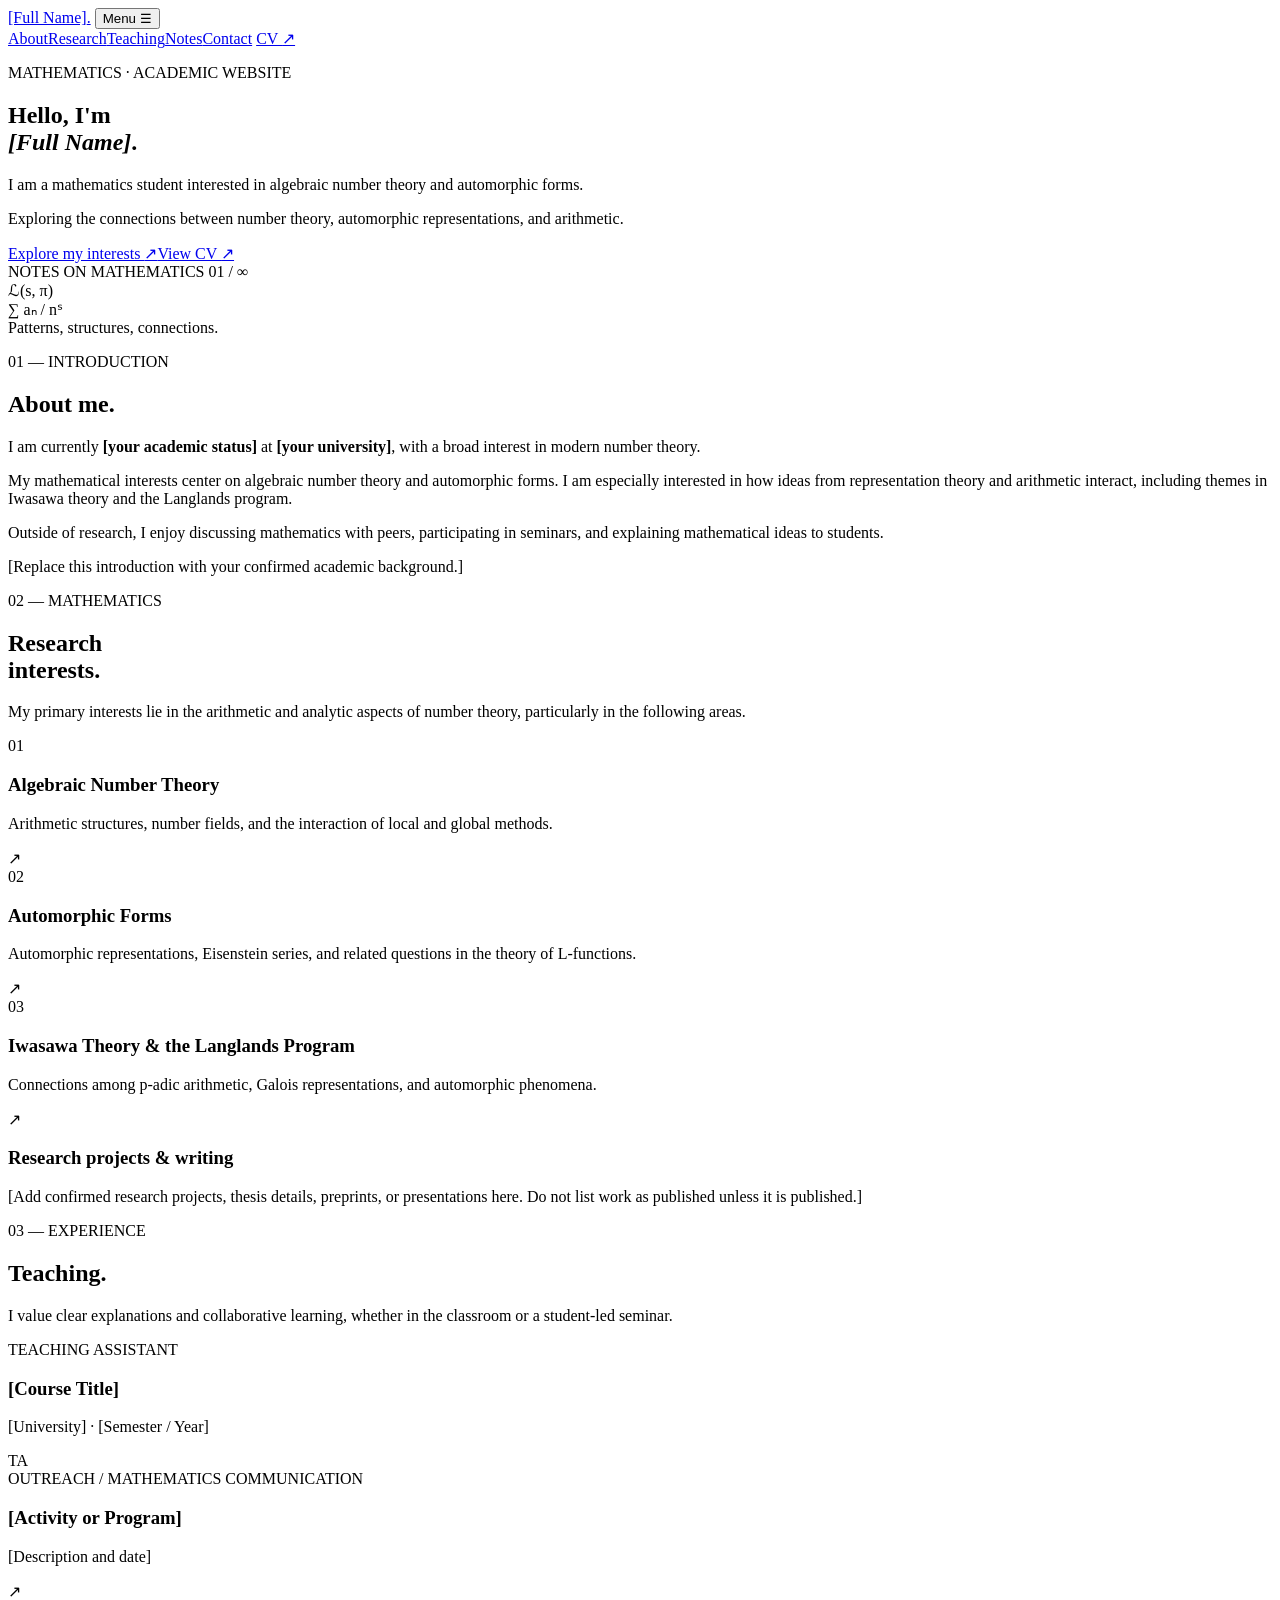
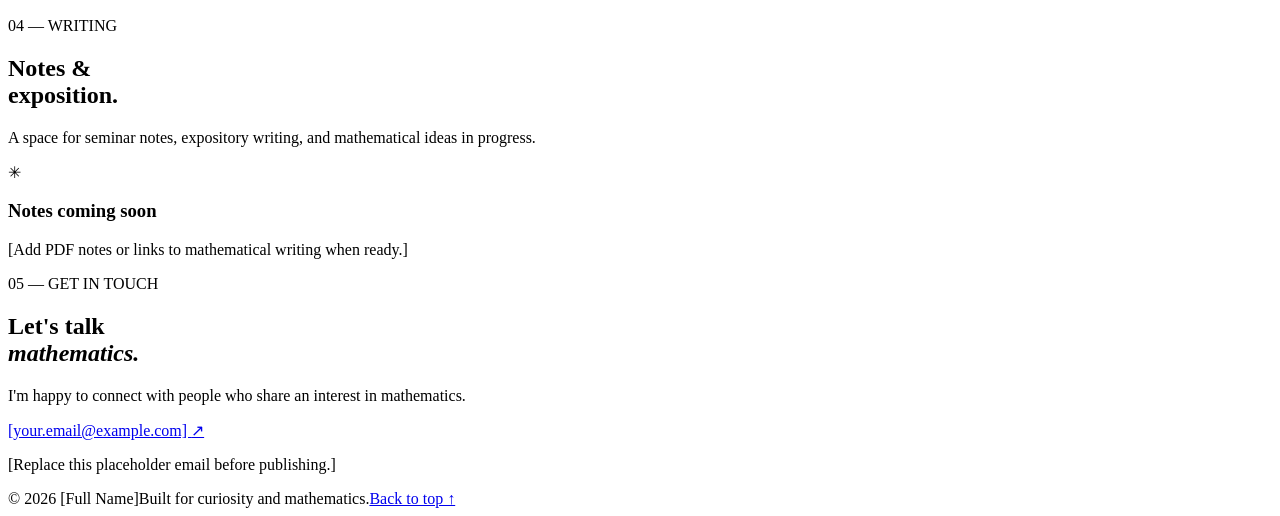
==== index.html @ 6059d2a4 "Add files via upload" ====
<!doctype html>
<html lang="en">
<head>
  <meta charset="utf-8" />
  <meta name="viewport" content="width=device-width, initial-scale=1" />
  <meta name="theme-color" content="#f8f7f3" />
  <meta name="description" content="Academic website of [Full Name] — mathematics, research, teaching, and notes." />
  <title>[Full Name] | Mathematics</title>
  <link rel="preconnect" href="https://fonts.googleapis.com">
  <link rel="preconnect" href="https://fonts.gstatic.com" crossorigin>
  <link href="https://fonts.googleapis.com/css2?family=DM+Sans:wght@400;500;600;700&family=Libre+Baskerville:ital,wght@0,400;0,700;1,400&display=swap" rel="stylesheet">
  <link rel="stylesheet" href="assets/style.css" />
  <script defer src="assets/site.js"></script>
</head>
<body>
  <div class="page-shell">
    <header class="topbar">
      <a class="wordmark" href="#home">[Full Name]<span class="wordmark-dot">.</span></a>
      <button class="menu-toggle" type="button" aria-expanded="false" aria-controls="main-nav" aria-label="Toggle navigation">Menu <span aria-hidden="true">☰</span></button>
      <nav id="main-nav" class="nav" aria-label="Main navigation">
        <a href="#about">About</a><a href="#research">Research</a><a href="#teaching">Teaching</a><a href="#notes">Notes</a><a href="#contact">Contact</a>
        <a class="nav-cv" href="assets/cv-placeholder.html">CV <span aria-hidden="true">↗</span></a>
      </nav>
    </header>

    <main id="home">
      <section class="hero" aria-labelledby="hero-title">
        <div class="hero-text">
          <p class="eyebrow"><span class="tiny-line"></span> MATHEMATICS · ACADEMIC WEBSITE</p>
          <h1 id="hero-title">Hello, I'm<br><em>[Full Name]</em><span class="accent">.</span></h1>
          <p class="hero-lead">I am a mathematics student interested in algebraic number theory and automorphic forms.</p>
          <p class="hero-detail">Exploring the connections between number theory, automorphic representations, and arithmetic.</p>
          <div class="hero-actions"><a class="button-primary" href="#research">Explore my interests <span aria-hidden="true">↗</span></a><a class="text-link" href="assets/cv-placeholder.html">View CV <span aria-hidden="true">↗</span></a></div>
        </div>
        <div class="hero-art" aria-hidden="true"><div class="art-top">NOTES ON MATHEMATICS <span>01 / ∞</span></div><div class="math-symbol">ℒ<span>(s, π)</span></div><div class="art-rule"></div><div class="art-equation">∑ aₙ / nˢ</div><div class="art-bottom">Patterns, structures, connections.</div></div>
      </section>

      <div class="main-content">
        <section id="about" class="content-section two-col">
          <div class="section-intro"><p class="eyebrow">01 — INTRODUCTION</p><h2>About me<span class="accent">.</span></h2></div>
          <div class="section-body"><p class="prose-large">I am currently <strong>[your academic status]</strong> at <strong>[your university]</strong>, with a broad interest in modern number theory.</p><p>My mathematical interests center on algebraic number theory and automorphic forms. I am especially interested in how ideas from representation theory and arithmetic interact, including themes in Iwasawa theory and the Langlands program.</p><p>Outside of research, I enjoy discussing mathematics with peers, participating in seminars, and explaining mathematical ideas to students.</p><p class="subtle-note">[Replace this introduction with your confirmed academic background.]</p></div>
        </section>
        <section id="research" class="content-section two-col">
          <div class="section-intro"><p class="eyebrow">02 — MATHEMATICS</p><h2>Research<br>interests<span class="accent">.</span></h2></div>
          <div class="section-body"><p>My primary interests lie in the arithmetic and analytic aspects of number theory, particularly in the following areas.</p><div class="interest-list"><article class="interest"><span class="interest-number">01</span><div><h3>Algebraic Number Theory</h3><p>Arithmetic structures, number fields, and the interaction of local and global methods.</p></div><span class="interest-arrow" aria-hidden="true">↗</span></article><article class="interest"><span class="interest-number">02</span><div><h3>Automorphic Forms</h3><p>Automorphic representations, Eisenstein series, and related questions in the theory of L-functions.</p></div><span class="interest-arrow" aria-hidden="true">↗</span></article><article class="interest"><span class="interest-number">03</span><div><h3>Iwasawa Theory & the Langlands Program</h3><p>Connections among p-adic arithmetic, Galois representations, and automorphic phenomena.</p></div><span class="interest-arrow" aria-hidden="true">↗</span></article></div><div class="placeholder-panel"><h3>Research projects & writing</h3><p>[Add confirmed research projects, thesis details, preprints, or presentations here. Do not list work as published unless it is published.]</p></div></div>
        </section>
        <section id="teaching" class="content-section two-col">
          <div class="section-intro"><p class="eyebrow">03 — EXPERIENCE</p><h2>Teaching<span class="accent">.</span></h2></div>
          <div class="section-body"><p>I value clear explanations and collaborative learning, whether in the classroom or a student-led seminar.</p><div class="experience"><div><span class="experience-type">TEACHING ASSISTANT</span><h3>[Course Title]</h3><p>[University] · [Semester / Year]</p></div><span class="experience-badge">TA</span></div><div class="experience"><div><span class="experience-type">OUTREACH / MATHEMATICS COMMUNICATION</span><h3>[Activity or Program]</h3><p>[Description and date]</p></div><span class="experience-badge">↗</span></div></div>
        </section>
        <section id="notes" class="content-section two-col">
          <div class="section-intro"><p class="eyebrow">04 — WRITING</p><h2>Notes &<br>exposition<span class="accent">.</span></h2></div>
          <div class="section-body"><p>A space for seminar notes, expository writing, and mathematical ideas in progress.</p><div class="empty-notes"><span aria-hidden="true">✳</span><div><h3>Notes coming soon</h3><p>[Add PDF notes or links to mathematical writing when ready.]</p></div></div></div>
        </section>
        <section id="contact" class="contact-section"><p class="eyebrow">05 — GET IN TOUCH</p><h2>Let's talk<br><em>mathematics.</em></h2><p>I'm happy to connect with people who share an interest in mathematics.</p><a class="contact-link" href="mailto:your.email@example.com">[your.email@example.com] <span aria-hidden="true">↗</span></a><p class="subtle-note">[Replace this placeholder email before publishing.]</p></section>
      </div>
    </main>
    <footer class="footer"><span>© <span id="year">2026</span> [Full Name]</span><span>Built for curiosity and mathematics.</span><a href="#home">Back to top ↑</a></footer>
  </div>
</body>
</html>
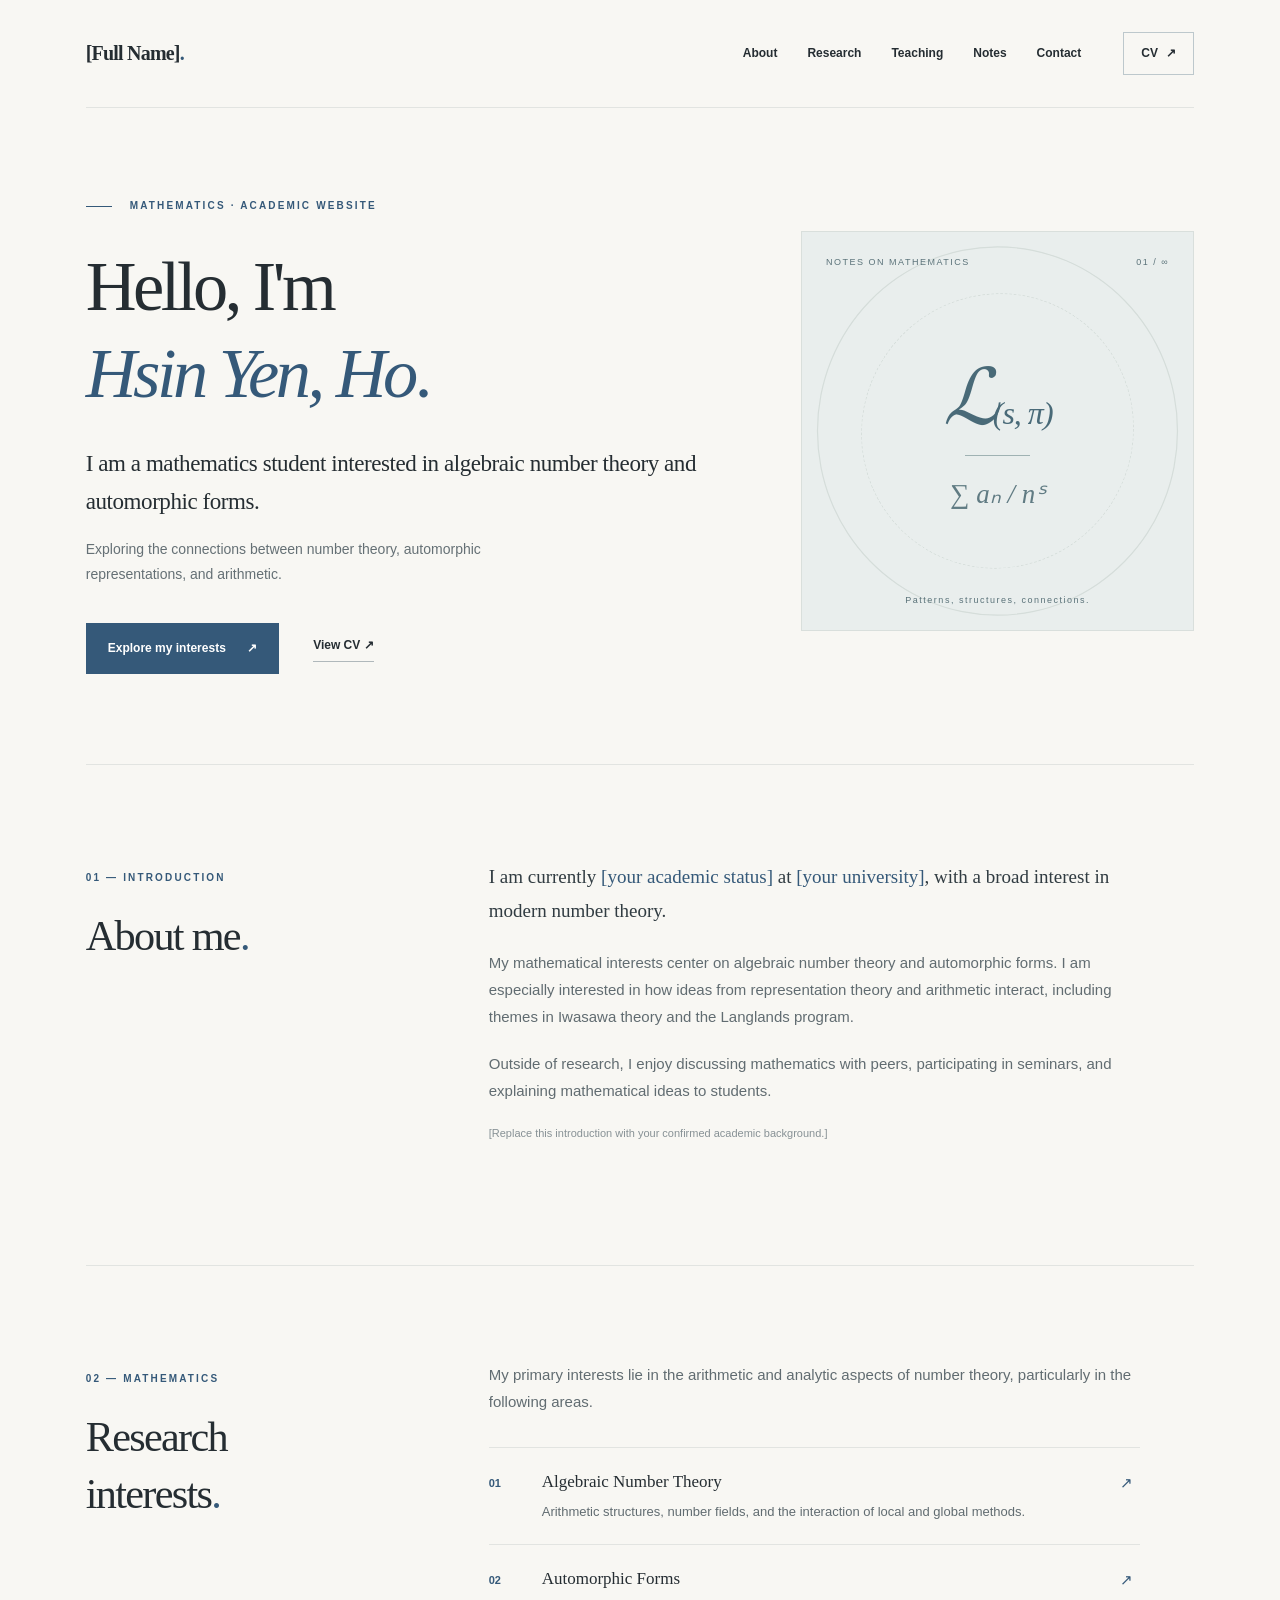
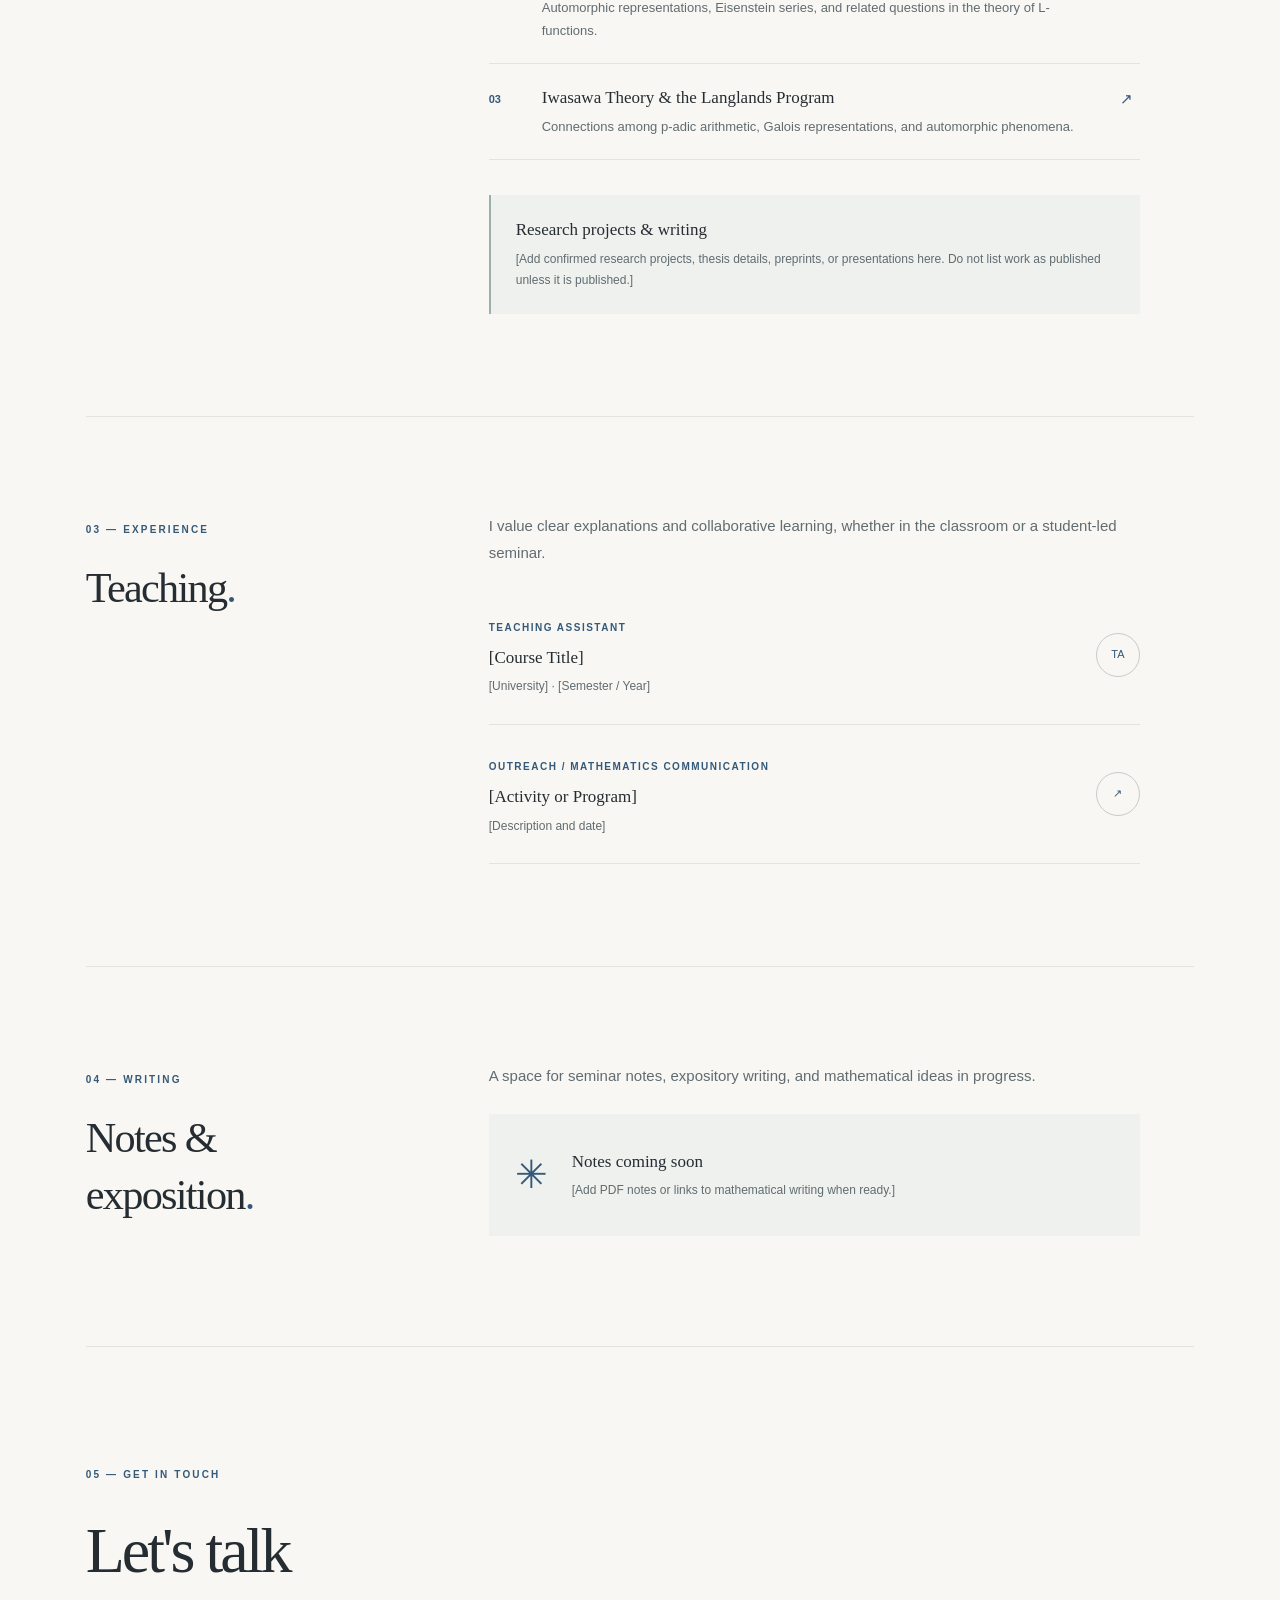
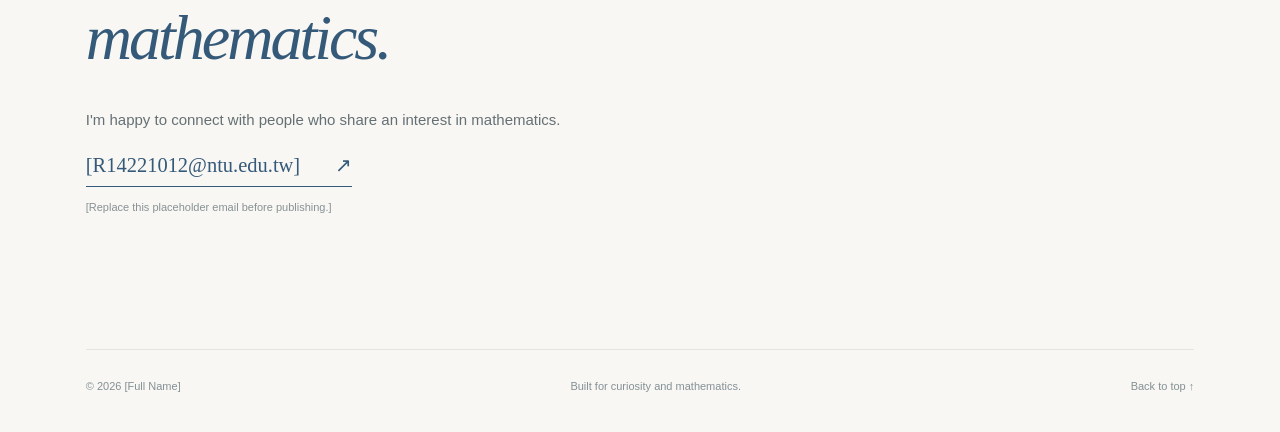
==== commit bd63a8e2: "Update index.html" ====
--- a/index.html
+++ b/index.html
@@ -27,7 +27,7 @@
       <section class="hero" aria-labelledby="hero-title">
         <div class="hero-text">
           <p class="eyebrow"><span class="tiny-line"></span> MATHEMATICS · ACADEMIC WEBSITE</p>
-          <h1 id="hero-title">Hello, I'm<br><em>[Full Name]</em><span class="accent">.</span></h1>
+          <h1 id="hero-title">Hello, I'm<br><em>Hsin Yen, Ho</em><span class="accent">.</span></h1>
           <p class="hero-lead">I am a mathematics student interested in algebraic number theory and automorphic forms.</p>
           <p class="hero-detail">Exploring the connections between number theory, automorphic representations, and arithmetic.</p>
           <div class="hero-actions"><a class="button-primary" href="#research">Explore my interests <span aria-hidden="true">↗</span></a><a class="text-link" href="assets/cv-placeholder.html">View CV <span aria-hidden="true">↗</span></a></div>
@@ -52,7 +52,7 @@
           <div class="section-intro"><p class="eyebrow">04 — WRITING</p><h2>Notes &<br>exposition<span class="accent">.</span></h2></div>
           <div class="section-body"><p>A space for seminar notes, expository writing, and mathematical ideas in progress.</p><div class="empty-notes"><span aria-hidden="true">✳</span><div><h3>Notes coming soon</h3><p>[Add PDF notes or links to mathematical writing when ready.]</p></div></div></div>
         </section>
-        <section id="contact" class="contact-section"><p class="eyebrow">05 — GET IN TOUCH</p><h2>Let's talk<br><em>mathematics.</em></h2><p>I'm happy to connect with people who share an interest in mathematics.</p><a class="contact-link" href="mailto:your.email@example.com">[your.email@example.com] <span aria-hidden="true">↗</span></a><p class="subtle-note">[Replace this placeholder email before publishing.]</p></section>
+        <section id="contact" class="contact-section"><p class="eyebrow">05 — GET IN TOUCH</p><h2>Let's talk<br><em>mathematics.</em></h2><p>I'm happy to connect with people who share an interest in mathematics.</p><a class="contact-link" href="mailto:R14221012@ntu.edu.tw">[R14221012@ntu.edu.tw] <span aria-hidden="true">↗</span></a><p class="subtle-note">[Replace this placeholder email before publishing.]</p></section>
       </div>
     </main>
     <footer class="footer"><span>© <span id="year">2026</span> [Full Name]</span><span>Built for curiosity and mathematics.</span><a href="#home">Back to top ↑</a></footer>
--- a/assets/style.css
+++ b/assets/style.css
@@ -0,0 +1 @@
+:root{--bg:#f8f7f3;--white:#fffefa;--ink:#252d32;--secondary:#657075;--muted:#929a9d;--accent:#355979;--line:#e2e4e1;--serif:'Libre Baskerville',Georgia,serif;--sans:'DM Sans',Arial,sans-serif}*{box-sizing:border-box}html{scroll-behavior:smooth}body{margin:0;background:var(--bg);color:var(--ink);font:15px/1.8 var(--sans)}a{color:inherit;text-decoration:none}a:focus-visible,button:focus-visible{outline:2px solid var(--accent);outline-offset:5px}.page-shell{max-width:1440px;margin:auto;padding:0 clamp(24px,6.7vw,100px)}.topbar{height:108px;display:flex;align-items:center;justify-content:space-between;border-bottom:1px solid var(--line)}.wordmark{font:700 20px var(--serif);letter-spacing:-.8px}.wordmark-dot,.accent{color:var(--accent)}.nav{display:flex;gap:30px;align-items:center;font-size:12px;font-weight:600}.nav>a:hover,.text-link:hover,.footer a:hover{color:var(--accent)}.nav-cv{margin-left:12px;border:1px solid #bdc8cc;padding:10px 17px}.nav-cv span{margin-left:5px}.menu-toggle{display:none}.hero{min-height:655px;display:grid;grid-template-columns:1.25fr .75fr;align-items:center;gap:60px;padding:80px 0 90px}.eyebrow{font-size:10px;letter-spacing:2.15px;font-weight:700;color:var(--accent);line-height:1.6}.tiny-line{display:inline-block;background:var(--accent);height:1px;width:26px;vertical-align:middle;margin-right:13px}.hero h1{font:400 clamp(53px,5.5vw,84px)/1.23 var(--serif);letter-spacing:-3.5px;margin:29px 0 28px}.hero h1 em,.contact-section h2 em{font-weight:400;color:var(--accent)}.hero-lead{font:400 clamp(18px,1.8vw,24px)/1.65 var(--serif);max-width:630px;letter-spacing:-.45px;margin:0 0 17px}.hero-detail{color:var(--secondary);max-width:480px;font-size:14px;margin:0}.hero-actions{display:flex;align-items:center;gap:34px;margin-top:35px}.button-primary{background:var(--accent);color:white;padding:15px 22px;font-size:12px;font-weight:700}.button-primary span{margin-left:18px}.button-primary:hover{background:#253f56}.text-link{font-size:12px;font-weight:700;border-bottom:1px solid #b0b8bb;padding-bottom:5px}.hero-art{position:relative;min-height:400px;background:#e9eeed;border:1px solid #d9dfdc;padding:24px;display:flex;flex-direction:column;align-items:center;justify-content:center;overflow:hidden}.hero-art:before,.hero-art:after{content:'';position:absolute;inset:45px;border:1px solid #d5ddda;border-radius:50%;transform:scale(1.2)}.hero-art:after{transform:scale(.9) rotate(33deg);border-style:dashed}.art-top,.art-bottom{position:absolute;z-index:1;font-size:9px;letter-spacing:1.5px;color:#5a7279}.art-top{top:22px;left:24px;right:24px;display:flex;justify-content:space-between}.art-bottom{bottom:22px}.math-symbol{font:italic 78px var(--serif);z-index:1;color:#496a78;letter-spacing:-6px}.math-symbol span{font-size:32px;letter-spacing:-1px}.art-rule{width:65px;border-top:1px solid #9fb2b3;margin:12px auto 22px;z-index:1}.art-equation{font:italic 27px var(--serif);color:#607b83;z-index:1}.main-content{border-top:1px solid var(--line)}.content-section{scroll-margin-top:35px;padding:95px 0 102px;border-bottom:1px solid var(--line)}.two-col{display:grid;grid-template-columns:35% 65%;gap:15px}.section-intro h2{font:400 clamp(34px,3.3vw,47px)/1.35 var(--serif);letter-spacing:-1.7px;margin:21px 0}.section-body{padding-right:4%;color:#616c71;max-width:680px}.section-body p{margin:0 0 20px}.section-body .prose-large{font:400 19px/1.8 var(--serif);color:#313c42}.section-body strong{font-weight:400;color:var(--accent)}.subtle-note{font-size:11px!important;color:#879195!important}.interest-list{margin:32px 0 35px}.interest{display:grid;grid-template-columns:36px 1fr 20px;gap:17px;padding:21px 0;border-top:1px solid var(--line)}.interest:last-child{border-bottom:1px solid var(--line)}.interest-number{font-size:11px;color:var(--accent);font-weight:700;padding-top:5px}.interest h3,.experience h3,.empty-notes h3,.placeholder-panel h3{font:400 17px/1.5 var(--serif);color:var(--ink);margin:0 0 6px}.interest p{font-size:13px;margin:0;line-height:1.7}.interest-arrow{color:var(--accent)}.placeholder-panel{background:#eff1ee;padding:22px 25px;border-left:2px solid #9aafae}.placeholder-panel p{font-size:12px;margin:0}.experience{display:flex;justify-content:space-between;align-items:center;padding:26px 0;border-bottom:1px solid var(--line)}.experience-type{font-size:10px;letter-spacing:1.5px;color:var(--accent);font-weight:700}.experience h3{margin:6px 0}.experience p{font-size:12px;margin:0}.experience-badge{display:grid;place-items:center;border:1px solid #c5cdcb;color:var(--accent);width:44px;height:44px;border-radius:50%;font-size:11px}.empty-notes{display:flex;align-items:center;gap:24px;padding:26px;background:#eff1ee;margin-top:25px}.empty-notes>span{font-size:39px;color:var(--accent)}.empty-notes p{font-size:12px;margin:0}.contact-section{scroll-margin-top:40px;padding:110px 0 120px}.contact-section h2{font:400 clamp(48px,5vw,74px)/1.35 var(--serif);letter-spacing:-3px;margin:25px 0}.contact-section>p:not(.eyebrow):not(.subtle-note){color:var(--secondary);margin:0 0 20px}.contact-link{display:inline-flex;gap:35px;align-items:center;font:400 clamp(15px,1.6vw,21px) var(--serif);border-bottom:1px solid var(--accent);padding-bottom:9px;color:var(--accent)}.footer{border-top:1px solid var(--line);padding:27px 0 35px;display:flex;justify-content:space-between;gap:16px;color:#849095;font-size:11px}@media(max-width:950px){.hero{gap:35px}.nav{gap:16px}.hero-art{min-height:330px}.math-symbol{font-size:59px}.math-symbol span{font-size:24px}}@media(max-width:720px){.topbar{height:80px;position:relative}.menu-toggle{display:block;background:transparent;border:0;color:var(--ink);font:600 12px var(--sans);cursor:pointer}.menu-toggle span{margin-left:10px}.nav{display:none;position:absolute;z-index:4;top:78px;left:-24px;right:-24px;background:var(--white);padding:23px 30px;box-shadow:0 12px 20px #00000012;flex-direction:column;align-items:flex-start;gap:18px}.nav.open{display:flex}.nav-cv{margin-left:0}.hero{grid-template-columns:1fr;padding:65px 0 75px;gap:50px}.hero h1{letter-spacing:-2.2px}.hero-art{max-width:480px;min-height:300px;width:100%}.two-col{grid-template-columns:1fr;gap:22px}.content-section{padding:70px 0}.section-body{padding-right:0}.footer{flex-wrap:wrap}.contact-section{padding:80px 0}}@media(prefers-reduced-motion:reduce){html{scroll-behavior:auto}}
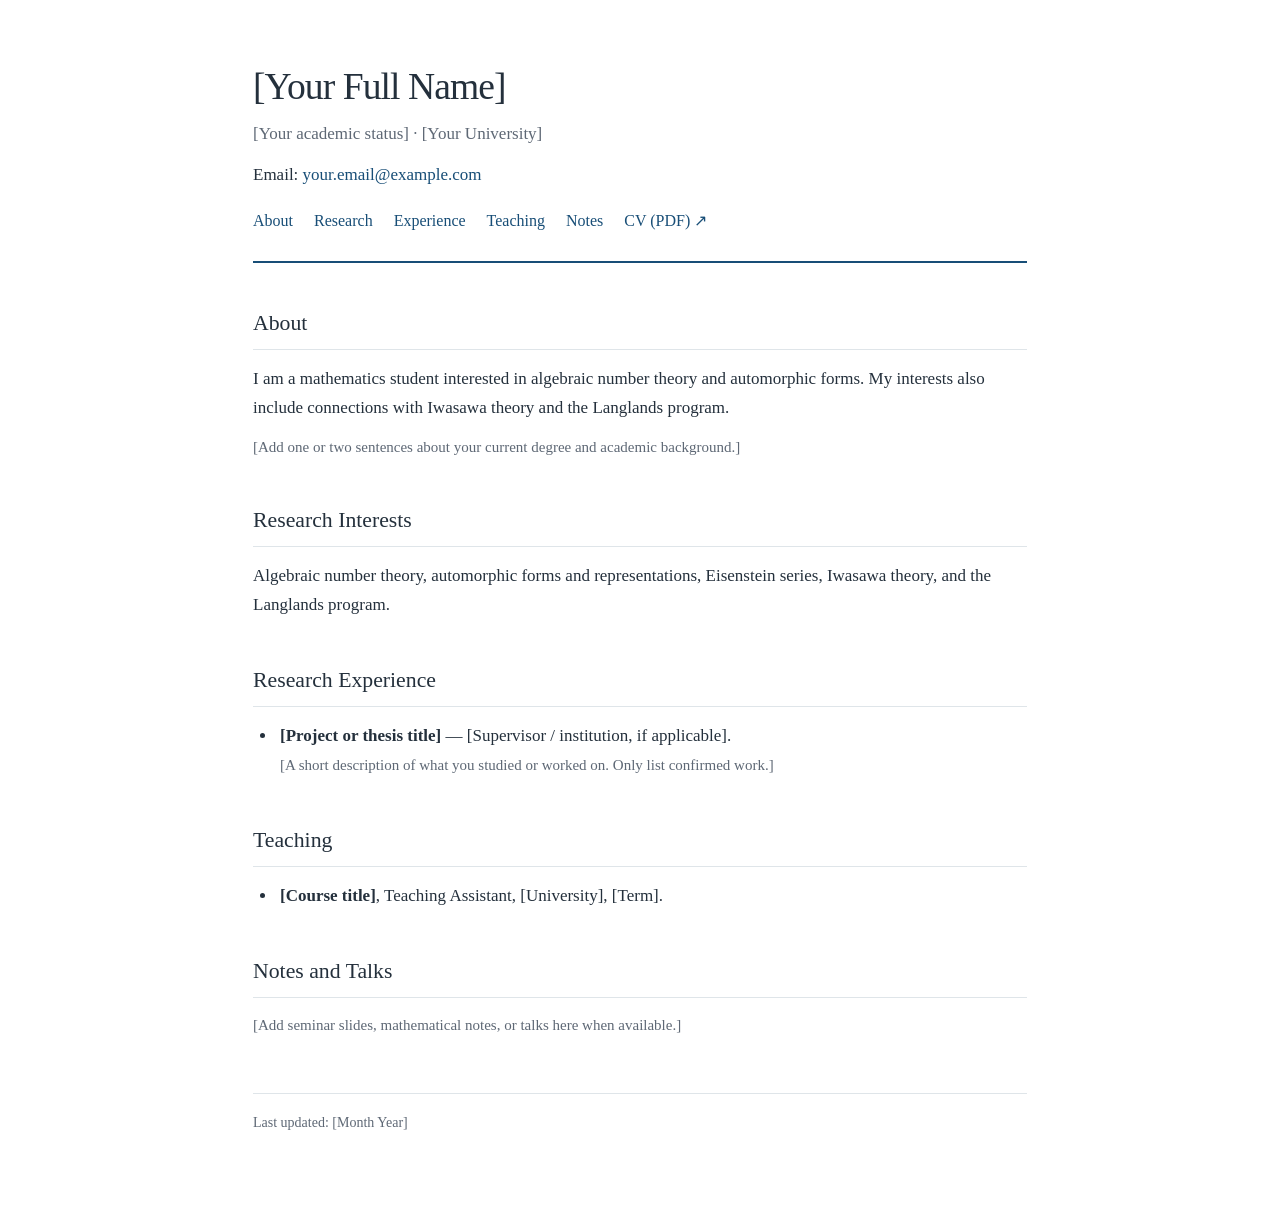
==== commit cb828ce3: "Update index.html" ====
--- a/index.html
+++ b/index.html
@@ -1,61 +1,82 @@
-<!doctype html>
+<!DOCTYPE html>
 <html lang="en">
 <head>
-  <meta charset="utf-8" />
-  <meta name="viewport" content="width=device-width, initial-scale=1" />
-  <meta name="theme-color" content="#f8f7f3" />
-  <meta name="description" content="Academic website of [Full Name] — mathematics, research, teaching, and notes." />
-  <title>[Full Name] | Mathematics</title>
-  <link rel="preconnect" href="https://fonts.googleapis.com">
-  <link rel="preconnect" href="https://fonts.gstatic.com" crossorigin>
-  <link href="https://fonts.googleapis.com/css2?family=DM+Sans:wght@400;500;600;700&family=Libre+Baskerville:ital,wght@0,400;0,700;1,400&display=swap" rel="stylesheet">
-  <link rel="stylesheet" href="assets/style.css" />
-  <script defer src="assets/site.js"></script>
+  <meta charset="UTF-8">
+  <meta name="viewport" content="width=device-width, initial-scale=1">
+  <meta name="description" content="Personal academic website in mathematics">
+  <title>[Your Name] | Mathematics</title>
+  <style>
+    /* SIMPLE STYLE: change colors here if you want. */
+    :root { --ink:#24303c; --muted:#5e6875; --accent:#184e77; --line:#dfe5e9; }
+    * { box-sizing:border-box; }
+    html { scroll-behavior:smooth; }
+    body { margin:0; background:#fff; color:var(--ink); font-family:Georgia,"Times New Roman",serif; font-size:17px; line-height:1.7; }
+    main { max-width:830px; margin:0 auto; padding:64px 28px 90px; }
+    h1 { font-size:2.35rem; line-height:1.22; font-weight:normal; letter-spacing:-.025em; margin:0 0 10px; }
+    h2 { font-size:1.36rem; font-weight:normal; padding-bottom:7px; margin:42px 0 15px; border-bottom:1px solid var(--line); }
+    p { margin:12px 0; }
+    a { color:var(--accent); text-decoration:none; }
+    a:hover { text-decoration:underline; }
+    .intro { color:var(--muted); margin-top:0; }
+    .top { border-bottom:2px solid var(--accent); padding-bottom:27px; }
+    .links { margin-top:17px; display:flex; flex-wrap:wrap; gap:8px 21px; font-size:16px; }
+    .small { color:var(--muted); font-size:15px; }
+    ul { margin:10px 0; padding-left:24px; }
+    li { padding-left:3px; margin:7px 0; }
+    footer { margin-top:55px; padding-top:17px; border-top:1px solid var(--line); color:var(--muted); font-size:14px; }
+    @media(max-width:600px) { main { padding:34px 20px 60px; } h1 { font-size:1.9rem; } body { font-size:16px; } }
+  </style>
 </head>
 <body>
-  <div class="page-shell">
-    <header class="topbar">
-      <a class="wordmark" href="#home">[Full Name]<span class="wordmark-dot">.</span></a>
-      <button class="menu-toggle" type="button" aria-expanded="false" aria-controls="main-nav" aria-label="Toggle navigation">Menu <span aria-hidden="true">☰</span></button>
-      <nav id="main-nav" class="nav" aria-label="Main navigation">
-        <a href="#about">About</a><a href="#research">Research</a><a href="#teaching">Teaching</a><a href="#notes">Notes</a><a href="#contact">Contact</a>
-        <a class="nav-cv" href="assets/cv-placeholder.html">CV <span aria-hidden="true">↗</span></a>
+  <main>
+    <!-- EDIT THIS FIRST: your name, status, university, email, and CV. -->
+    <header class="top">
+      <h1>[Your Full Name]</h1>
+      <p class="intro">[Your academic status] · [Your University]</p>
+      <p>Email: <a href="mailto:your.email@example.com">your.email@example.com</a></p>
+      <nav class="links" aria-label="Page links">
+        <a href="#about">About</a>
+        <a href="#research">Research</a>
+        <a href="#experience">Experience</a>
+        <a href="#teaching">Teaching</a>
+        <a href="#notes">Notes</a>
+        <!-- Upload your PDF to your repository and rename the link below to match it. -->
+        <a href="cv.pdf">CV (PDF) ↗</a>
       </nav>
     </header>
 
-    <main id="home">
-      <section class="hero" aria-labelledby="hero-title">
-        <div class="hero-text">
-          <p class="eyebrow"><span class="tiny-line"></span> MATHEMATICS · ACADEMIC WEBSITE</p>
-          <h1 id="hero-title">Hello, I'm<br><em>Hsin Yen, Ho</em><span class="accent">.</span></h1>
-          <p class="hero-lead">I am a mathematics student interested in algebraic number theory and automorphic forms.</p>
-          <p class="hero-detail">Exploring the connections between number theory, automorphic representations, and arithmetic.</p>
-          <div class="hero-actions"><a class="button-primary" href="#research">Explore my interests <span aria-hidden="true">↗</span></a><a class="text-link" href="assets/cv-placeholder.html">View CV <span aria-hidden="true">↗</span></a></div>
-        </div>
-        <div class="hero-art" aria-hidden="true"><div class="art-top">NOTES ON MATHEMATICS <span>01 / ∞</span></div><div class="math-symbol">ℒ<span>(s, π)</span></div><div class="art-rule"></div><div class="art-equation">∑ aₙ / nˢ</div><div class="art-bottom">Patterns, structures, connections.</div></div>
-      </section>
+    <section id="about">
+      <h2>About</h2>
+      <p>I am a mathematics student interested in algebraic number theory and automorphic forms. My interests also include connections with Iwasawa theory and the Langlands program.</p>
+      <p class="small">[Add one or two sentences about your current degree and academic background.]</p>
+    </section>
 
-      <div class="main-content">
-        <section id="about" class="content-section two-col">
-          <div class="section-intro"><p class="eyebrow">01 — INTRODUCTION</p><h2>About me<span class="accent">.</span></h2></div>
-          <div class="section-body"><p class="prose-large">I am currently <strong>[your academic status]</strong> at <strong>[your university]</strong>, with a broad interest in modern number theory.</p><p>My mathematical interests center on algebraic number theory and automorphic forms. I am especially interested in how ideas from representation theory and arithmetic interact, including themes in Iwasawa theory and the Langlands program.</p><p>Outside of research, I enjoy discussing mathematics with peers, participating in seminars, and explaining mathematical ideas to students.</p><p class="subtle-note">[Replace this introduction with your confirmed academic background.]</p></div>
-        </section>
-        <section id="research" class="content-section two-col">
-          <div class="section-intro"><p class="eyebrow">02 — MATHEMATICS</p><h2>Research<br>interests<span class="accent">.</span></h2></div>
-          <div class="section-body"><p>My primary interests lie in the arithmetic and analytic aspects of number theory, particularly in the following areas.</p><div class="interest-list"><article class="interest"><span class="interest-number">01</span><div><h3>Algebraic Number Theory</h3><p>Arithmetic structures, number fields, and the interaction of local and global methods.</p></div><span class="interest-arrow" aria-hidden="true">↗</span></article><article class="interest"><span class="interest-number">02</span><div><h3>Automorphic Forms</h3><p>Automorphic representations, Eisenstein series, and related questions in the theory of L-functions.</p></div><span class="interest-arrow" aria-hidden="true">↗</span></article><article class="interest"><span class="interest-number">03</span><div><h3>Iwasawa Theory & the Langlands Program</h3><p>Connections among p-adic arithmetic, Galois representations, and automorphic phenomena.</p></div><span class="interest-arrow" aria-hidden="true">↗</span></article></div><div class="placeholder-panel"><h3>Research projects & writing</h3><p>[Add confirmed research projects, thesis details, preprints, or presentations here. Do not list work as published unless it is published.]</p></div></div>
-        </section>
-        <section id="teaching" class="content-section two-col">
-          <div class="section-intro"><p class="eyebrow">03 — EXPERIENCE</p><h2>Teaching<span class="accent">.</span></h2></div>
-          <div class="section-body"><p>I value clear explanations and collaborative learning, whether in the classroom or a student-led seminar.</p><div class="experience"><div><span class="experience-type">TEACHING ASSISTANT</span><h3>[Course Title]</h3><p>[University] · [Semester / Year]</p></div><span class="experience-badge">TA</span></div><div class="experience"><div><span class="experience-type">OUTREACH / MATHEMATICS COMMUNICATION</span><h3>[Activity or Program]</h3><p>[Description and date]</p></div><span class="experience-badge">↗</span></div></div>
-        </section>
-        <section id="notes" class="content-section two-col">
-          <div class="section-intro"><p class="eyebrow">04 — WRITING</p><h2>Notes &<br>exposition<span class="accent">.</span></h2></div>
-          <div class="section-body"><p>A space for seminar notes, expository writing, and mathematical ideas in progress.</p><div class="empty-notes"><span aria-hidden="true">✳</span><div><h3>Notes coming soon</h3><p>[Add PDF notes or links to mathematical writing when ready.]</p></div></div></div>
-        </section>
-        <section id="contact" class="contact-section"><p class="eyebrow">05 — GET IN TOUCH</p><h2>Let's talk<br><em>mathematics.</em></h2><p>I'm happy to connect with people who share an interest in mathematics.</p><a class="contact-link" href="mailto:R14221012@ntu.edu.tw">[R14221012@ntu.edu.tw] <span aria-hidden="true">↗</span></a><p class="subtle-note">[Replace this placeholder email before publishing.]</p></section>
-      </div>
-    </main>
-    <footer class="footer"><span>© <span id="year">2026</span> [Full Name]</span><span>Built for curiosity and mathematics.</span><a href="#home">Back to top ↑</a></footer>
-  </div>
+    <section id="research">
+      <h2>Research Interests</h2>
+      <p>Algebraic number theory, automorphic forms and representations, Eisenstein series, Iwasawa theory, and the Langlands program.</p>
+    </section>
+
+    <section id="experience">
+      <h2>Research Experience</h2>
+      <ul>
+        <li><strong>[Project or thesis title]</strong> — [Supervisor / institution, if applicable].<br><span class="small">[A short description of what you studied or worked on. Only list confirmed work.]</span></li>
+      </ul>
+    </section>
+
+    <section id="teaching">
+      <h2>Teaching</h2>
+      <ul>
+        <li><strong>[Course title]</strong>, Teaching Assistant, [University], [Term].</li>
+      </ul>
+    </section>
+
+    <section id="notes">
+      <h2>Notes and Talks</h2>
+      <p class="small">[Add seminar slides, mathematical notes, or talks here when available.]</p>
+      <!-- EXAMPLE: <p><a href="notes/example.pdf">My seminar notes (PDF)</a></p> -->
+    </section>
+
+    <footer>Last updated: [Month Year]</footer>
+  </main>
 </body>
 </html>
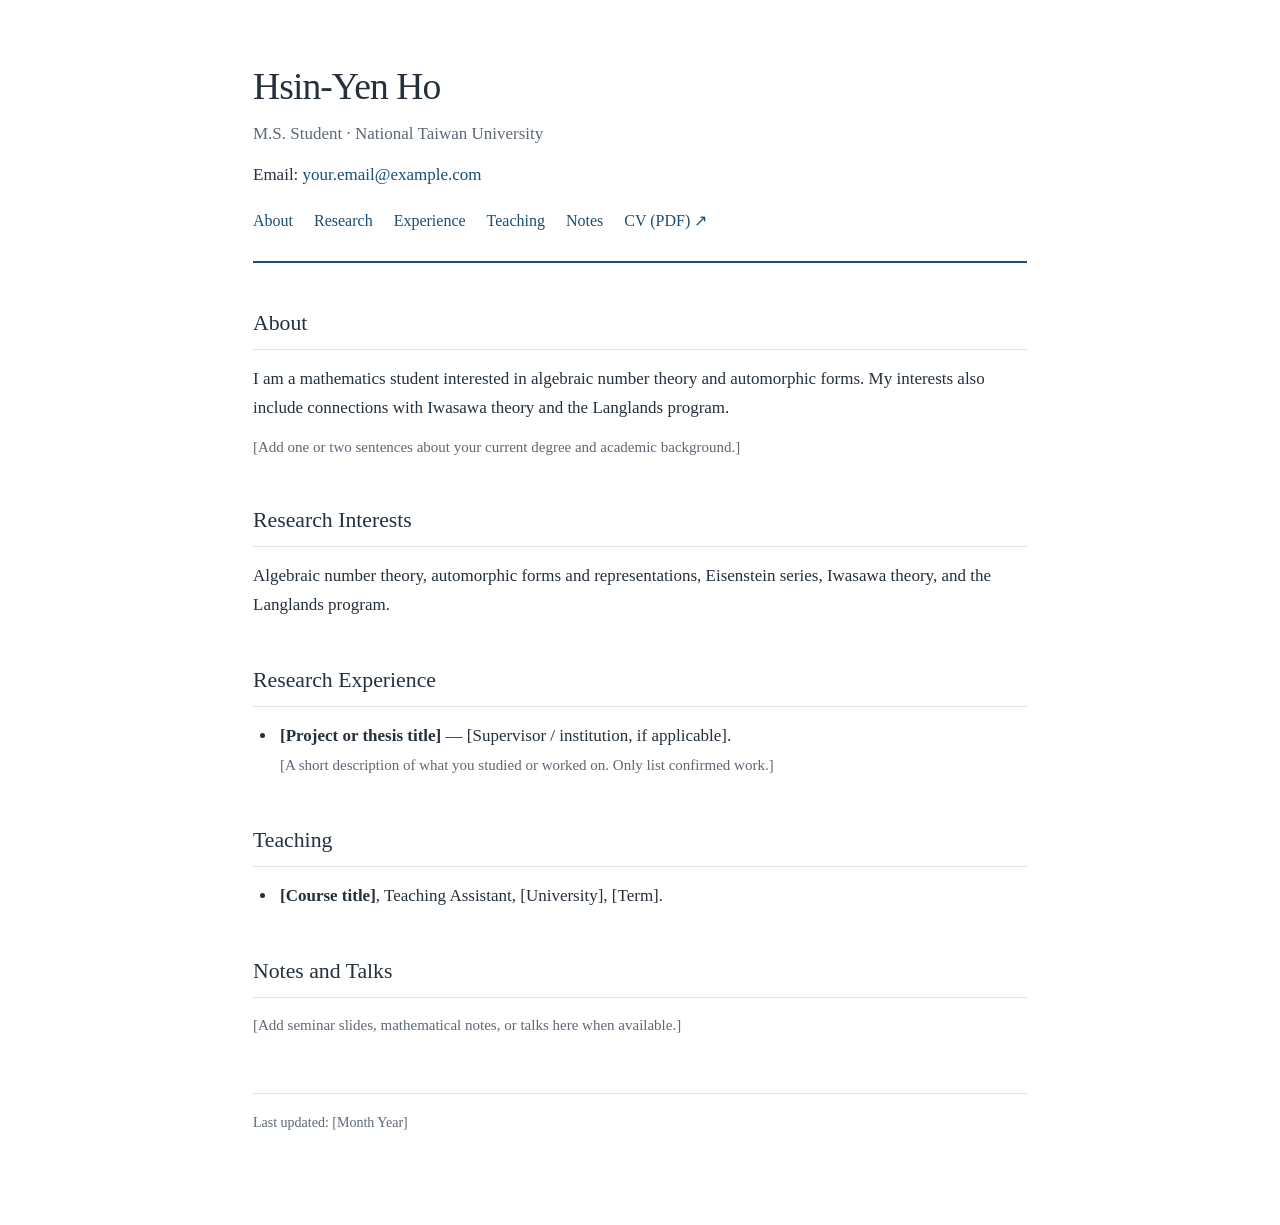
==== commit c47fa9ce: "Update index.html" ====
--- a/index.html
+++ b/index.html
@@ -31,8 +31,8 @@
   <main>
     <!-- EDIT THIS FIRST: your name, status, university, email, and CV. -->
     <header class="top">
-      <h1>[Your Full Name]</h1>
-      <p class="intro">[Your academic status] · [Your University]</p>
+      <h1>Hsin-Yen Ho</h1>
+      <p class="intro">M.S. Student · National Taiwan University</p>
       <p>Email: <a href="mailto:your.email@example.com">your.email@example.com</a></p>
       <nav class="links" aria-label="Page links">
         <a href="#about">About</a>
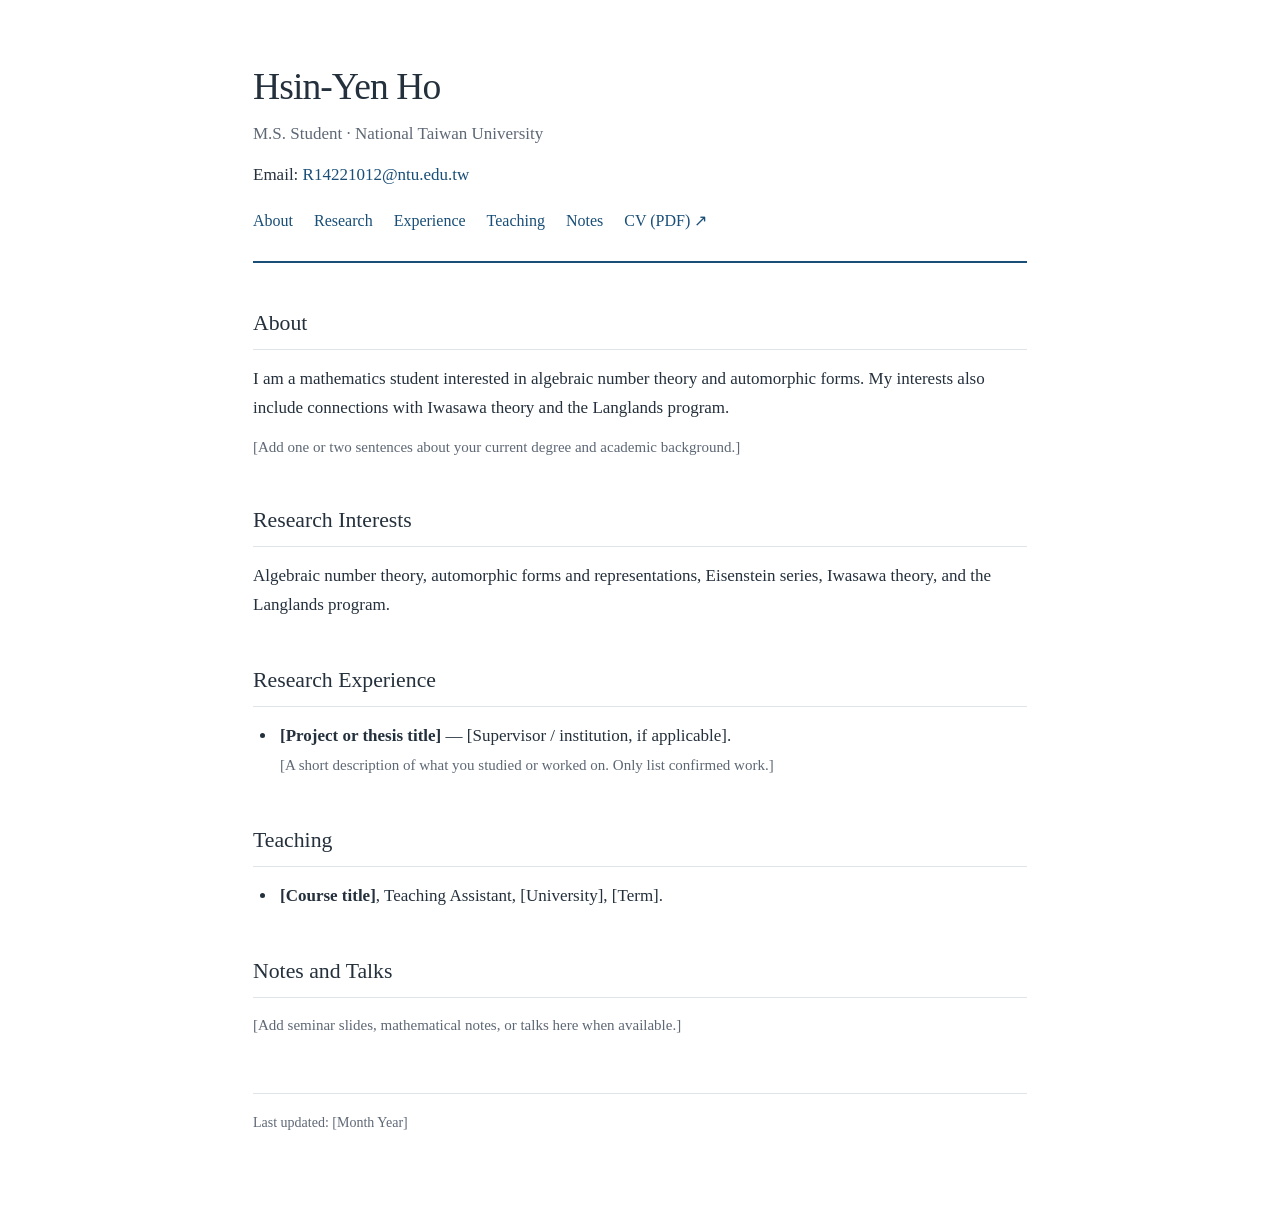
==== commit a0b8c211: "Update index.html" ====
--- a/index.html
+++ b/index.html
@@ -33,7 +33,7 @@
     <header class="top">
       <h1>Hsin-Yen Ho</h1>
       <p class="intro">M.S. Student · National Taiwan University</p>
-      <p>Email: <a href="mailto:your.email@example.com">your.email@example.com</a></p>
+      <p>Email: <a href="mailto:your.email@example.com">R14221012@ntu.edu.tw</a></p>
       <nav class="links" aria-label="Page links">
         <a href="#about">About</a>
         <a href="#research">Research</a>
